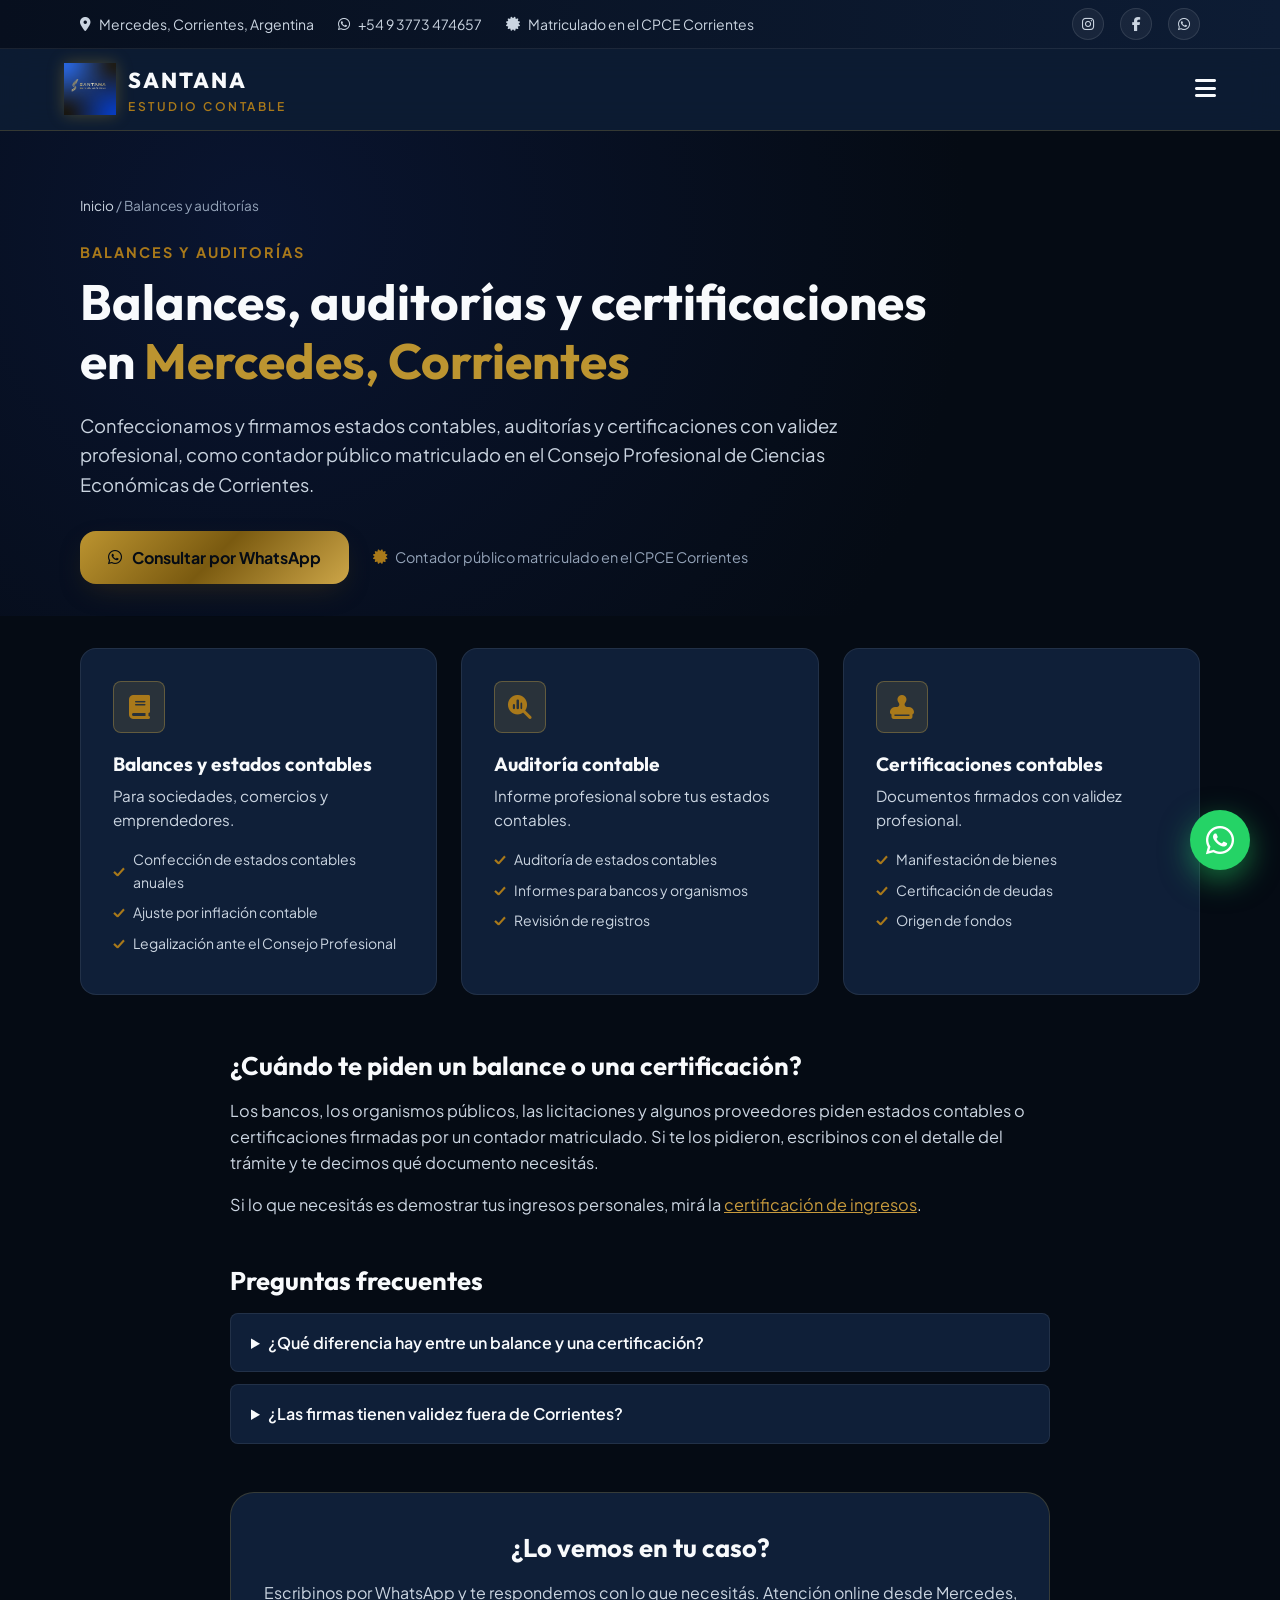
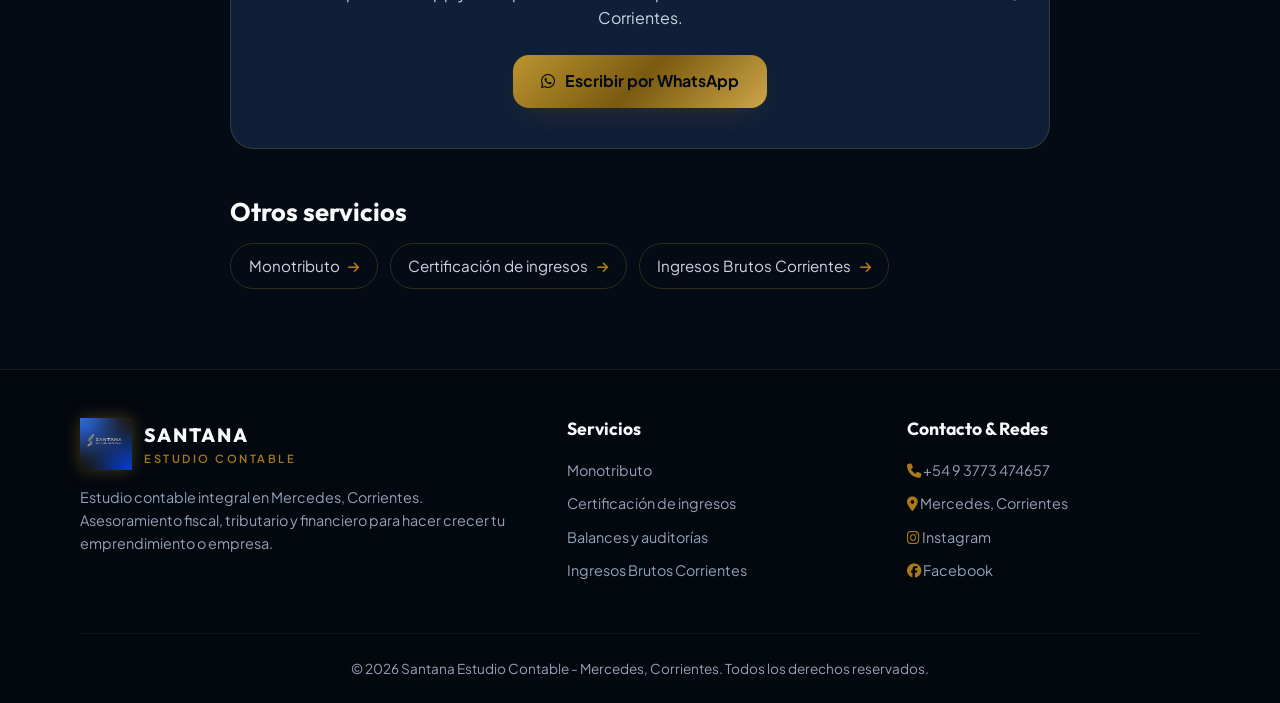
==== balances-y-auditorias/index.html @ 66e0a427 "Add files via upload" ====
<!DOCTYPE html>
<html lang="es">
<head>
  <meta charset="UTF-8">
  <meta name="viewport" content="width=device-width, initial-scale=1.0">
  <title>Balances, auditorías y certificaciones contables en Mercedes, Corrientes | Santana Estudio Contable</title>
  <meta name="description" content="Confección y firma de balances, auditoría de estados contables y certificaciones contables en Mercedes, Corrientes. Contador público matriculado en el CPCE Corrientes.">
  <link rel="canonical" href="https://www.santanaestudiocontable.com.ar/balances-y-auditorias/">
  <meta property="og:type" content="website">
  <meta property="og:title" content="Balances, auditorías y certificaciones contables en Mercedes, Corrientes | Santana Estudio Contable">
  <meta property="og:description" content="Confección y firma de balances, auditoría de estados contables y certificaciones contables en Mercedes, Corrientes. Contador público matriculado en el CPCE Corrientes.">
  <meta property="og:url" content="https://www.santanaestudiocontable.com.ar/balances-y-auditorias/">
  <meta property="og:image" content="https://www.santanaestudiocontable.com.ar/assets/logo-main-navy.png">
  <link rel="stylesheet" href="/styles.css">
  <link rel="stylesheet" href="/paginas.css">
  <link rel="stylesheet" href="https://cdnjs.cloudflare.com/ajax/libs/font-awesome/6.4.0/css/all.min.css">
  <script type="application/ld+json">{"@context": "https://schema.org", "@type": "Service", "name": "Balances y auditorías", "serviceType": "Balances y auditorías", "url": "https://www.santanaestudiocontable.com.ar/balances-y-auditorias/", "description": "Confección y firma de balances, auditoría de estados contables y certificaciones contables en Mercedes, Corrientes. Contador público matriculado en el CPCE Corrientes.", "areaServed": [{"@type": "City", "name": "Mercedes, Corrientes"}, {"@type": "State", "name": "Corrientes"}, {"@type": "Country", "name": "Argentina"}], "provider": {"@type": "AccountingService", "name": "Santana Estudio Contable", "url": "https://www.santanaestudiocontable.com.ar/", "telephone": "+54 9 3773 47-4657"}}</script>
  <script type="application/ld+json">{"@context": "https://schema.org", "@type": "FAQPage", "mainEntity": [{"@type": "Question", "name": "¿Qué diferencia hay entre un balance y una certificación?", "acceptedAnswer": {"@type": "Answer", "text": "El balance presenta la situación contable completa de un ente; la certificación da fe de un dato puntual (ingresos, bienes, deudas) a partir de la documentación que lo respalda."}}, {"@type": "Question", "name": "¿Las firmas tienen validez fuera de Corrientes?", "acceptedAnswer": {"@type": "Answer", "text": "Se legalizan en el Consejo Profesional de Corrientes. Si el trámite es en otra provincia, te indicamos si hace falta algún paso adicional."}}]}</script>
  <script type="application/ld+json">{"@context": "https://schema.org", "@type": "BreadcrumbList", "itemListElement": [{"@type": "ListItem", "position": 1, "name": "Inicio", "item": "https://www.santanaestudiocontable.com.ar/"}, {"@type": "ListItem", "position": 2, "name": "Balances y auditorías", "item": "https://www.santanaestudiocontable.com.ar/balances-y-auditorias/"}]}</script>
</head>
<body>
  <div class="top-bar">
    <div class="container top-bar-content">
      <div class="top-info">
        <div class="top-info-item"><i class="fa-solid fa-location-dot"></i><span>Mercedes, Corrientes, Argentina</span></div>
        <div class="top-info-item"><i class="fa-brands fa-whatsapp"></i><a href="https://wa.me/5493773474657" target="_blank" rel="noopener" style="color: inherit;">+54 9 3773 474657</a></div>
        <div class="top-info-item"><i class="fa-solid fa-certificate"></i><span>Matriculado en el CPCE Corrientes</span></div>
      </div>
      <div class="top-socials">
        <a href="https://www.instagram.com/santanaestudiocontable" target="_blank" rel="noopener" class="social-link" title="Instagram"><i class="fa-brands fa-instagram"></i></a>
        <a href="https://www.facebook.com/share/1ERgDRJbcb/" target="_blank" rel="noopener" class="social-link" title="Facebook"><i class="fa-brands fa-facebook-f"></i></a>
        <a href="https://wa.me/5493773474657" target="_blank" rel="noopener" class="social-link" title="WhatsApp"><i class="fa-brands fa-whatsapp"></i></a>
      </div>
    </div>
  </div>
  <header class="header">
    <div class="container header-content">
      <a href="/" class="logo-brand">
        <img src="/assets/logo-main-navy.png" alt="Santana Estudio Contable" class="logo-img">
        <div class="logo-text-box"><span class="logo-title">SANTANA</span><span class="logo-subtitle">ESTUDIO CONTABLE</span></div>
      </a>
      <button class="mobile-toggle" id="mobileToggle" aria-label="Abrir menú"><i class="fa-solid fa-bars"></i></button>
      <ul class="nav-menu" id="navMenu">
        <li><a href="/" class="nav-link">Inicio</a></li>
        <li><a href="/monotributo/" class="nav-link">Monotributo</a></li>
        <li><a href="/certificacion-de-ingresos/" class="nav-link">Certificación de ingresos</a></li>
        <li><a href="/balances-y-auditorias/" class="nav-link">Balances</a></li>
        <li><a href="/ingresos-brutos-corrientes/" class="nav-link">Ingresos Brutos</a></li>
        <li><a href="/#contacto" class="nav-link">Contacto</a></li>
      </ul>
    </div>
  </header>
  <main>
    <section class="section sp-hero">
      <div class="container">
        <nav class="sp-breadcrumb" aria-label="Ruta"><a href="/">Inicio</a> <span>/</span> Balances y auditorías</nav>
        <span class="section-subtitle">Balances y auditorías</span>
        <h1 class="sp-title">Balances, auditorías y certificaciones en <span>Mercedes, Corrientes</span></h1>
        <p class="sp-lead">Confeccionamos y firmamos estados contables, auditorías y certificaciones con validez profesional, como contador público matriculado en el Consejo Profesional de Ciencias Económicas de Corrientes.</p>
        <div class="sp-actions">
          <a href="https://wa.me/5493773474657?text=Hola%21%20Quiero%20consultar%20por%20un%20balance%20o%20una%20certificaci%C3%B3n" target="_blank" rel="noopener" class="btn btn-gold"><i class="fa-brands fa-whatsapp"></i> Consultar por WhatsApp</a>
          <span class="sp-badge"><i class="fa-solid fa-certificate"></i> Contador público matriculado en el CPCE Corrientes</span>
        </div>
      </div>
    </section>
    <section class="section sp-body">
      <div class="container">
      <div class="sp-grid">
        <div class="service-box">
          <div class="service-icon"><i class="fa-solid fa-book"></i></div>
          <h3 class="sp-box-title">Balances y estados contables</h3>
          <p>Para sociedades, comercios y emprendedores.</p>
          <ul class="service-list">
            <li>Confección de estados contables anuales</li>
            <li>Ajuste por inflación contable</li>
            <li>Legalización ante el Consejo Profesional</li>
          </ul>
        </div>
        <div class="service-box">
          <div class="service-icon"><i class="fa-solid fa-magnifying-glass-chart"></i></div>
          <h3 class="sp-box-title">Auditoría contable</h3>
          <p>Informe profesional sobre tus estados contables.</p>
          <ul class="service-list">
            <li>Auditoría de estados contables</li>
            <li>Informes para bancos y organismos</li>
            <li>Revisión de registros</li>
          </ul>
        </div>
        <div class="service-box">
          <div class="service-icon"><i class="fa-solid fa-stamp"></i></div>
          <h3 class="sp-box-title">Certificaciones contables</h3>
          <p>Documentos firmados con validez profesional.</p>
          <ul class="service-list">
            <li>Manifestación de bienes</li>
            <li>Certificación de deudas</li>
            <li>Origen de fondos</li>
          </ul>
        </div>
      </div>
      <div class="sp-text"><h2>¿Cuándo te piden un balance o una certificación?</h2><p>Los bancos, los organismos públicos, las licitaciones y algunos proveedores piden estados contables o certificaciones firmadas por un contador matriculado. Si te los pidieron, escribinos con el detalle del trámite y te decimos qué documento necesitás.</p><p>Si lo que necesitás es demostrar tus ingresos personales, mirá la <a href="/certificacion-de-ingresos/">certificación de ingresos</a>.</p></div>
      <div class="sp-text">
        <h2>Preguntas frecuentes</h2>
        <details class="sp-faq-item"><summary>¿Qué diferencia hay entre un balance y una certificación?</summary><p>El balance presenta la situación contable completa de un ente; la certificación da fe de un dato puntual (ingresos, bienes, deudas) a partir de la documentación que lo respalda.</p></details>
        <details class="sp-faq-item"><summary>¿Las firmas tienen validez fuera de Corrientes?</summary><p>Se legalizan en el Consejo Profesional de Corrientes. Si el trámite es en otra provincia, te indicamos si hace falta algún paso adicional.</p></details>
      </div>
      <div class="sp-cta">
        <h2>¿Lo vemos en tu caso?</h2>
        <p>Escribinos por WhatsApp y te respondemos con lo que necesitás. Atención online desde Mercedes, Corrientes.</p>
        <a href="https://wa.me/5493773474657?text=Hola%21%20Quiero%20consultar%20por%20un%20balance%20o%20una%20certificaci%C3%B3n" target="_blank" rel="noopener" class="btn btn-gold"><i class="fa-brands fa-whatsapp"></i> Escribir por WhatsApp</a>
      </div>
      <div class="sp-related">
        <h2>Otros servicios</h2>
        <div class="sp-related-list">
        <a class="sp-related-link" href="/monotributo/">Monotributo <i class="fa-solid fa-arrow-right"></i></a>
        <a class="sp-related-link" href="/certificacion-de-ingresos/">Certificación de ingresos <i class="fa-solid fa-arrow-right"></i></a>
        <a class="sp-related-link" href="/ingresos-brutos-corrientes/">Ingresos Brutos Corrientes <i class="fa-solid fa-arrow-right"></i></a>
        </div>
      </div>
      </div>
    </section>
  </main>
  <footer class="footer">
    <div class="container">
      <div class="footer-grid">
        <div>
          <div class="logo-brand" style="margin-bottom: 1rem;">
            <img src="/assets/logo-main-navy.png" alt="Santana Estudio Contable" class="logo-img">
            <div class="logo-text-box"><span class="logo-title" style="font-size: 1.2rem;">SANTANA</span><span class="logo-subtitle" style="font-size: 0.7rem;">ESTUDIO CONTABLE</span></div>
          </div>
          <p style="color: var(--text-muted); font-size: 0.9rem; margin-bottom: 1rem;">Estudio contable integral en Mercedes, Corrientes. Asesoramiento fiscal, tributario y financiero para hacer crecer tu emprendimiento o empresa.</p>
        </div>
        <div class="footer-col">
          <h4>Servicios</h4>
          <ul class="footer-links">
            <li><a href="/monotributo/">Monotributo</a></li>
            <li><a href="/certificacion-de-ingresos/">Certificación de ingresos</a></li>
            <li><a href="/balances-y-auditorias/">Balances y auditorías</a></li>
            <li><a href="/ingresos-brutos-corrientes/">Ingresos Brutos Corrientes</a></li>
          </ul>
        </div>
        <div class="footer-col">
          <h4>Contacto &amp; Redes</h4>
          <ul class="footer-links">
            <li><i class="fa-solid fa-phone" style="color: var(--gold-main);"></i> +54 9 3773 474657</li>
            <li><i class="fa-solid fa-location-dot" style="color: var(--gold-main);"></i> Mercedes, Corrientes</li>
            <li><a href="https://www.instagram.com/santanaestudiocontable" target="_blank" rel="noopener"><i class="fa-brands fa-instagram" style="color: var(--gold-main);"></i> Instagram</a></li>
            <li><a href="https://www.facebook.com/share/1ERgDRJbcb/" target="_blank" rel="noopener"><i class="fa-brands fa-facebook" style="color: var(--gold-main);"></i> Facebook</a></li>
          </ul>
        </div>
      </div>
      <div class="footer-bottom"><p>&copy; 2026 Santana Estudio Contable - Mercedes, Corrientes. Todos los derechos reservados.</p></div>
    </div>
  </footer>
  <div class="floating-wsp">
    <a href="https://wa.me/5493773474657?text=Hola%20Santana%20Estudio%20Contable!%20Quisiera%20hacer%20una%20consulta" target="_blank" rel="noopener" class="wsp-btn-float" title="Consultar por WhatsApp"><i class="fa-brands fa-whatsapp"></i></a>
  </div>
  <script>
    (function () {
      var t = document.getElementById('mobileToggle'), m = document.getElementById('navMenu');
      if (t && m) t.addEventListener('click', function () { m.classList.toggle('active'); });
    })();
  </script>
</body>
</html>
---- styles.css ----
/* ==========================================================================
   SANTANA ESTUDIO CONTABLE - STYLESHEET
   Location: Mercedes, Corrientes, Argentina
   ========================================================================== */

@import url('https://fonts.googleapis.com/css2?family=Outfit:wght@300;400;500;600;700;800&family=Plus+Jakarta+Sans:wght@400;500;600;700&display=swap');

:root {
  --bg-main: #050B14;
  --bg-navy-dark: #0A1428;
  --bg-card: #0F1F38;
  --bg-card-hover: #162B4C;
  --border-card: rgba(212, 175, 55, 0.2);
  --border-light: rgba(255, 255, 255, 0.08);
  
  --primary-blue: #1E40AF;
  --royal-blue: #2563EB;
  --sky-glow: #60A5FA;
  
  --gold-main: #A9791A;
  --gold-hover: #C79A3D;
  --gold-glow: rgba(169, 121, 26, 0.35);
  --gold-gradient: linear-gradient(135deg, #BC9430 0%, #7A5A10 50%, #CDA648 100%);
  
  --text-main: #F8FAFC;
  --text-secondary: #CBD5E1;
  --text-muted: #94A3B8;
  --text-gold: #BC9430;
  
  --shadow-gold: 0 10px 30px -10px rgba(122, 90, 16, 0.35);
  --shadow-card: 0 15px 35px rgba(0, 0, 0, 0.4);
  --glass-bg: rgba(15, 31, 56, 0.85);
  --glass-blur: blur(16px);
  
  --radius-sm: 8px;
  --radius-md: 16px;
  --radius-lg: 24px;
  --radius-full: 9999px;
  
  --transition: all 0.3s cubic-bezier(0.4, 0, 0.2, 1);
}

/* Base resets */
*, *::before, *::after {
  box-sizing: border-box;
  margin: 0;
  padding: 0;
}

html {
  scroll-behavior: smooth;
  font-size: 16px;
}

body {
  font-family: 'Plus Jakarta Sans', 'Outfit', system-ui, sans-serif;
  background-color: var(--bg-main);
  color: var(--text-main);
  line-height: 1.6;
  overflow-x: hidden;
  -webkit-font-smoothing: antialiased;
}

h1, h2, h3, h4, h5, h6 {
  font-family: 'Outfit', sans-serif;
  font-weight: 700;
  color: var(--text-main);
  line-height: 1.2;
}

a {
  color: inherit;
  text-decoration: none;
}

img {
  max-width: 100%;
  height: auto;
  display: block;
}

/* Container */
.container {
  width: 90%;
  max-width: 1240px;
  margin: 0 auto;
  padding: 0 1rem;
}

/* Top Bar */
.top-bar {
  background: linear-gradient(90deg, #070F1E 0%, #0D1C34 100%);
  border-bottom: 1px solid var(--border-light);
  padding: 0.5rem 0;
  font-size: 0.875rem;
}

.top-bar-content {
  display: flex;
  justify-content: space-between;
  align-items: center;
  flex-wrap: wrap;
  gap: 0.75rem;
}

.top-info {
  display: flex;
  align-items: center;
  gap: 1.5rem;
  color: var(--text-secondary);
}

.top-info-item {
  display: flex;
  align-items: center;
  gap: 0.5rem;
}

.top-info-item svg {
  color: var(--gold-main);
}

.top-socials {
  display: flex;
  align-items: center;
  gap: 1rem;
}

.social-link {
  display: flex;
  align-items: center;
  justify-content: center;
  width: 32px;
  height: 32px;
  border-radius: 50%;
  background: rgba(255, 255, 255, 0.05);
  border: 1px solid rgba(255, 255, 255, 0.1);
  color: var(--text-secondary);
  transition: var(--transition);
}

.social-link:hover {
  background: var(--gold-gradient);
  color: #050B14;
  border-color: transparent;
  transform: translateY(-2px);
}

/* Header & Nav */
.header {
  position: sticky;
  top: 0;
  z-index: 1000;
  background: var(--glass-bg);
  backdrop-filter: var(--glass-blur);
  -webkit-backdrop-filter: var(--glass-blur);
  border-bottom: 1px solid var(--border-card);
  transition: var(--transition);
}

.header-content {
  display: flex;
  justify-content: space-between;
  align-items: center;
  padding: 0.85rem 0;
}

.logo-brand {
  display: flex;
  align-items: center;
  gap: 0.75rem;
  flex-shrink: 0;
  white-space: nowrap;
}

.logo-img {
  height: 52px;
  width: auto;
  object-fit: contain;
  filter: drop-shadow(0 0 8px rgba(212, 175, 55, 0.3));
}

.logo-text-box {
  display: flex;
  flex-direction: column;
}

.logo-title {
  font-family: 'Outfit', sans-serif;
  font-size: 1.35rem;
  font-weight: 800;
  letter-spacing: 2px;
  color: var(--text-main);
  text-transform: uppercase;
}

.logo-subtitle {
  font-size: 0.75rem;
  letter-spacing: 2.5px;
  color: var(--gold-main);
  text-transform: uppercase;
  font-weight: 600;
}

.nav-menu {
  position: absolute;
  top: 100%;
  left: 0;
  width: 100%;
  background: var(--bg-navy-dark);
  flex-direction: column;
  align-items: center;
  padding: 1.5rem 0;
  gap: 1.25rem;
  border-bottom: 1px solid var(--border-card);
  transform: translateY(-150%);
  opacity: 0;
  transition: var(--transition);
  pointer-events: none;
  list-style: none;
}

.nav-menu.active {
  transform: translateY(0);
  opacity: 1;
  pointer-events: all;
}

.nav-link {
  font-size: 0.95rem;
  font-weight: 500;
  color: var(--text-secondary);
  transition: var(--transition);
  position: relative;
}

.nav-link::after {
  content: '';
  position: absolute;
  bottom: -4px;
  left: 0;
  width: 0;
  height: 2px;
  background: var(--gold-gradient);
  transition: var(--transition);
  border-radius: 2px;
}

.nav-link:hover {
  color: var(--gold-main);
}

.nav-link:hover::after {
  width: 100%;
}

.btn-header-wsp {
  display: inline-flex;
  align-items: center;
  gap: 0.5rem;
  padding: 0.65rem 1.25rem;
  background: var(--gold-gradient);
  color: #050B14;
  font-weight: 700;
  font-size: 0.9rem;
  border-radius: var(--radius-full);
  box-shadow: var(--shadow-gold);
  transition: var(--transition);
}

.btn-header-wsp:hover {
  transform: translateY(-2px);
  box-shadow: 0 12px 35px rgba(229, 184, 73, 0.5);
  background: linear-gradient(135deg, #FCE068 0%, #E5B849 100%);
}

.mobile-toggle {
  display: block;
  background: none;
  border: none;
  color: var(--text-main);
  font-size: 1.5rem;
  cursor: pointer;
}

/* Buttons */
.btn {
  display: inline-flex;
  align-items: center;
  justify-content: center;
  gap: 0.6rem;
  padding: 0.85rem 1.75rem;
  font-size: 1rem;
  font-weight: 700;
  border-radius: var(--radius-md);
  border: none;
  cursor: pointer;
  transition: var(--transition);
  text-align: center;
}

.btn-gold {
  background: var(--gold-gradient);
  color: #050B14;
  box-shadow: var(--shadow-gold);
}

.btn-gold:hover {
  transform: translateY(-3px);
  box-shadow: 0 15px 35px rgba(229, 184, 73, 0.45);
}

.btn-outline-gold {
  background: transparent;
  border: 2px solid var(--gold-main);
  color: var(--gold-main);
}

.btn-outline-gold:hover {
  background: rgba(229, 184, 73, 0.1);
  transform: translateY(-3px);
  color: #FFF;
  border-color: var(--gold-hover);
}

.btn-wsp-large {
  background: #25D366;
  color: #FFFFFF;
  box-shadow: 0 10px 25px rgba(37, 211, 102, 0.3);
}

.btn-wsp-large:hover {
  background: #20BA5A;
  box-shadow: 0 15px 35px rgba(37, 211, 102, 0.45);
  transform: translateY(-3px);
}

/* Badges */
.badge-express {
  display: inline-flex;
  align-items: center;
  gap: 0.4rem;
  padding: 0.4rem 1rem;
  background: rgba(229, 184, 73, 0.15);
  border: 1px solid var(--gold-main);
  color: var(--gold-main);
  border-radius: var(--radius-full);
  font-size: 0.85rem;
  font-weight: 700;
  text-transform: uppercase;
  letter-spacing: 1px;
  margin-bottom: 1rem;
}

/* Section Common */
.section {
  padding: 5rem 0;
  position: relative;
}

.section-header {
  text-align: center;
  max-width: 750px;
  margin: 0 auto 3.5rem auto;
}

.section-subtitle {
  color: var(--gold-main);
  font-size: 0.9rem;
  font-weight: 700;
  text-transform: uppercase;
  letter-spacing: 2px;
  margin-bottom: 0.5rem;
  display: block;
}

.section-title {
  font-size: 2.3rem;
  margin-bottom: 1rem;
  background: linear-gradient(180deg, #FFFFFF 0%, #CBD5E1 100%);
  -webkit-background-clip: text;
  -webkit-text-fill-color: transparent;
}

.section-description {
  color: var(--text-muted);
  font-size: 1.05rem;
}

/* Hero Section */
.hero {
  position: relative;
  min-height: 85vh;
  display: flex;
  align-items: center;
  background: radial-gradient(circle at 70% 30%, rgba(30, 64, 175, 0.25) 0%, rgba(5, 11, 20, 1) 70%),
              linear-gradient(180deg, #050B14 0%, #0A1428 100%);
  overflow: hidden;
  padding: 4rem 0;
}

.hero::before {
  content: '';
  position: absolute;
  top: -10%;
  right: -5%;
  width: 550px;
  height: 550px;
  background: radial-gradient(circle, rgba(212, 175, 55, 0.15) 0%, rgba(0, 0, 0, 0) 70%);
  filter: blur(60px);
  pointer-events: none;
}

.hero-grid {
  display: grid;
  grid-template-columns: 1.1fr 0.9fr;
  gap: 3.5rem;
  align-items: center;
}

.hero-content {
  z-index: 2;
}

.hero-tag {
  display: inline-flex;
  align-items: center;
  gap: 0.5rem;
  background: rgba(37, 99, 235, 0.15);
  border: 1px solid rgba(96, 165, 250, 0.3);
  color: var(--sky-glow);
  padding: 0.4rem 1rem;
  border-radius: var(--radius-full);
  font-size: 0.85rem;
  font-weight: 600;
  margin-bottom: 1.5rem;
}

.hero-title {
  font-size: 3.2rem;
  line-height: 1.15;
  margin-bottom: 1.25rem;
}

.hero-title span {
  background: var(--gold-gradient);
  -webkit-background-clip: text;
  -webkit-text-fill-color: transparent;
}

.hero-description {
  font-size: 1.15rem;
  color: var(--text-secondary);
  margin-bottom: 2rem;
  max-width: 580px;
}

.hero-actions {
  display: flex;
  gap: 1rem;
  flex-wrap: wrap;
  margin-bottom: 2.5rem;
}

.hero-stats {
  display: grid;
  grid-template-columns: repeat(3, 1fr);
  gap: 1.5rem;
  padding-top: 2rem;
  border-top: 1px solid var(--border-light);
}

.stat-item h4 {
  font-size: 1.8rem;
  color: var(--gold-main);
  font-weight: 800;
}

.stat-item p {
  font-size: 0.85rem;
  color: var(--text-muted);
}

.hero-media {
  position: relative;
  z-index: 2;
}

.hero-card-frame {
  position: relative;
  border-radius: var(--radius-lg);
  padding: 8px;
  background: linear-gradient(135deg, rgba(212, 175, 55, 0.5), rgba(30, 64, 175, 0.3));
  box-shadow: 0 25px 50px -12px rgba(0, 0, 0, 0.7);
}

.hero-img-main {
  width: 100%;
  border-radius: calc(var(--radius-lg) - 4px);
  object-fit: cover;
  max-height: 480px;
}

.hero-badge-float {
  position: absolute;
  bottom: -20px;
  left: -20px;
  background: var(--bg-card);
  border: 1px solid var(--border-card);
  padding: 1.25rem;
  border-radius: var(--radius-md);
  box-shadow: var(--shadow-card);
  display: flex;
  align-items: center;
  gap: 1rem;
  max-width: 280px;
  backdrop-filter: blur(10px);
}

.badge-icon {
  width: 48px;
  height: 48px;
  border-radius: 50%;
  background: rgba(229, 184, 73, 0.2);
  display: flex;
  align-items: center;
  justify-content: center;
  color: var(--gold-main);
  font-size: 1.5rem;
  flex-shrink: 0;
}

.badge-info h5 {
  font-size: 1rem;
  color: var(--text-main);
}

.badge-info p {
  font-size: 0.8rem;
  color: var(--text-muted);
}

/* Feature Banners Grid (Images Showcase) */
.promo-grid {
  display: grid;
  grid-template-columns: repeat(auto-fit, minmax(320px, 1fr));
  gap: 2rem;
}

.promo-card {
  background: var(--bg-card);
  border: 1px solid var(--border-card);
  border-radius: var(--radius-lg);
  overflow: hidden;
  transition: var(--transition);
  display: flex;
  flex-direction: column;
}

.promo-card:hover {
  transform: translateY(-8px);
  border-color: var(--gold-main);
  box-shadow: 0 20px 40px rgba(0, 0, 0, 0.5), 0 0 20px rgba(212, 175, 55, 0.2);
}

.promo-img-wrapper {
  position: relative;
  height: 240px;
  overflow: hidden;
}

.promo-img {
  width: 100%;
  height: 100%;
  object-fit: cover;
  transition: transform 0.5s ease;
}

.promo-card:hover .promo-img {
  transform: scale(1.05);
}

.promo-tag {
  position: absolute;
  top: 1rem;
  right: 1rem;
  background: rgba(5, 11, 20, 0.85);
  border: 1px solid var(--gold-main);
  color: var(--gold-main);
  padding: 0.3rem 0.8rem;
  border-radius: var(--radius-full);
  font-size: 0.75rem;
  font-weight: 700;
  backdrop-filter: blur(4px);
}

.promo-body {
  padding: 1.75rem;
  display: flex;
  flex-direction: column;
  flex-grow: 1;
}

.promo-title {
  font-size: 1.4rem;
  margin-bottom: 0.75rem;
  color: var(--text-main);
}

.promo-desc {
  color: var(--text-muted);
  font-size: 0.95rem;
  margin-bottom: 1.5rem;
  flex-grow: 1;
}

/* Services Tabs Section */
.services-section {
  background: var(--bg-navy-dark);
  border-top: 1px solid var(--border-light);
  border-bottom: 1px solid var(--border-light);
}

.services-tabs-nav {
  display: flex;
  justify-content: center;
  gap: 1rem;
  margin-bottom: 3rem;
  flex-wrap: wrap;
}

.tab-btn {
  padding: 0.9rem 1.75rem;
  background: var(--bg-card);
  border: 1px solid var(--border-light);
  color: var(--text-secondary);
  border-radius: var(--radius-md);
  font-family: 'Outfit', sans-serif;
  font-weight: 600;
  font-size: 1rem;
  cursor: pointer;
  transition: var(--transition);
  display: flex;
  align-items: center;
  gap: 0.6rem;
}

.tab-btn:hover {
  border-color: var(--gold-main);
  color: var(--text-main);
}

.tab-btn.active {
  background: var(--gold-gradient);
  color: #050B14;
  border-color: transparent;
  box-shadow: var(--shadow-gold);
}

.services-tab-pane {
  display: none;
  animation: fadeIn 0.4s ease-in-out forwards;
}

.services-tab-pane.active {
  display: grid;
  grid-template-columns: repeat(auto-fit, minmax(300px, 1fr));
  gap: 1.75rem;
}

@keyframes fadeIn {
  from { opacity: 0; transform: translateY(10px); }
  to { opacity: 1; transform: translateY(0); }
}

.service-box {
  background: var(--bg-card);
  border: 1px solid var(--border-light);
  padding: 2rem;
  border-radius: var(--radius-md);
  transition: var(--transition);
}

.service-box:hover {
  border-color: var(--gold-main);
  transform: translateY(-5px);
  background: var(--bg-card-hover);
}

.service-icon {
  width: 52px;
  height: 52px;
  border-radius: var(--radius-sm);
  background: rgba(229, 184, 73, 0.12);
  border: 1px solid rgba(229, 184, 73, 0.3);
  display: flex;
  align-items: center;
  justify-content: center;
  color: var(--gold-main);
  font-size: 1.5rem;
  margin-bottom: 1.25rem;
}

.service-box h4 {
  font-size: 1.25rem;
  margin-bottom: 0.75rem;
}

.service-box p {
  color: var(--text-muted);
  font-size: 0.95rem;
  margin-bottom: 1.25rem;
}

.service-list {
  list-style: none;
}

.service-list li {
  font-size: 0.875rem;
  color: var(--text-secondary);
  margin-bottom: 0.5rem;
  display: flex;
  align-items: center;
  gap: 0.5rem;
}

.service-list li::before {
  content: '✓';
  color: var(--gold-main);
  font-weight: 800;
}

/* Dynamic Tax Calendar ARCA / DGR Section */
.calendar-section {
  background: radial-gradient(circle at 30% 50%, rgba(30, 64, 175, 0.15) 0%, rgba(5, 11, 20, 1) 70%);
}

.calendar-card-container {
  background: var(--bg-card);
  border: 1px solid var(--border-card);
  border-radius: var(--radius-lg);
  padding: 2.5rem;
  box-shadow: var(--shadow-card);
}

.calendar-controls {
  display: flex;
  flex-wrap: wrap;
  gap: 1.5rem;
  justify-content: space-between;
  align-items: center;
  padding-bottom: 2rem;
  border-bottom: 1px solid var(--border-light);
  margin-bottom: 2rem;
}

.cuit-selector-box {
  display: flex;
  align-items: center;
  gap: 0.75rem;
  flex-wrap: wrap;
}

.cuit-selector-box label {
  font-weight: 600;
  color: var(--text-secondary);
  font-size: 0.95rem;
}

.cuit-digits-grid {
  display: flex;
  gap: 0.4rem;
}

.cuit-btn {
  width: 38px;
  height: 38px;
  border-radius: 8px;
  border: 1px solid var(--border-light);
  background: rgba(255, 255, 255, 0.05);
  color: var(--text-main);
  font-weight: 700;
  cursor: pointer;
  transition: var(--transition);
}

.cuit-btn:hover, .cuit-btn.active {
  background: var(--gold-gradient);
  color: #050B14;
  border-color: transparent;
}

.calendar-filters {
  display: flex;
  gap: 1rem;
}

.select-custom {
  background: #070F1E;
  border: 1px solid var(--border-light);
  color: var(--text-main);
  padding: 0.65rem 1.25rem;
  border-radius: var(--radius-sm);
  font-family: inherit;
  font-size: 0.95rem;
  outline: none;
  cursor: pointer;
}

.select-custom:focus {
  border-color: var(--gold-main);
}

.calendar-table-responsive {
  overflow-x: auto;
}

.tax-table {
  width: 100%;
  border-collapse: collapse;
  text-align: left;
}

.tax-table th {
  padding: 1rem;
  background: rgba(255, 255, 255, 0.03);
  color: var(--gold-main);
  font-family: 'Outfit', sans-serif;
  font-weight: 700;
  font-size: 0.95rem;
  text-transform: uppercase;
  letter-spacing: 1px;
  border-bottom: 1px solid var(--border-card);
}

.tax-table td {
  padding: 1.2rem 1rem;
  border-bottom: 1px solid var(--border-light);
  color: var(--text-secondary);
  font-size: 0.95rem;
}

.tax-table tr:hover td {
  background: rgba(255, 255, 255, 0.02);
  color: var(--text-main);
}

.organismo-badge {
  display: inline-block;
  padding: 0.25rem 0.65rem;
  border-radius: 4px;
  font-size: 0.75rem;
  font-weight: 700;
  text-transform: uppercase;
}

.badge-arca {
  background: rgba(37, 99, 235, 0.2);
  color: #60A5FA;
  border: 1px solid rgba(96, 165, 250, 0.4);
}

.badge-dgr {
  background: rgba(229, 184, 73, 0.2);
  color: var(--gold-main);
  border: 1px solid var(--border-card);
}

.due-date-pill {
  font-weight: 800;
  color: #FFF;
  background: rgba(229, 184, 73, 0.15);
  padding: 0.35rem 0.75rem;
  border-radius: var(--radius-full);
  border: 1px solid rgba(229, 184, 73, 0.3);
}

.official-links-banner {
  margin-top: 2rem;
  padding: 1.25rem;
  background: rgba(7, 15, 30, 0.6);
  border-radius: var(--radius-md);
  display: flex;
  align-items: center;
  justify-content: space-between;
  flex-wrap: wrap;
  gap: 1rem;
  border: 1px solid var(--border-light);
}

.official-links-banner p {
  font-size: 0.9rem;
  color: var(--text-muted);
}

.official-links-group {
  display: flex;
  gap: 1rem;
}

.link-official {
  font-size: 0.85rem;
  color: var(--gold-main);
  text-decoration: underline;
  font-weight: 600;
}

/* Interactive Calculator & Advisor Grid */
.interactive-grid {
  display: grid;
  grid-template-columns: repeat(auto-fit, minmax(340px, 1fr));
  gap: 2rem;
}

.calc-card {
  background: var(--bg-card);
  border: 1px solid var(--border-card);
  border-radius: var(--radius-lg);
  padding: 2.25rem;
  box-shadow: var(--shadow-card);
  display: flex;
  flex-direction: column;
}

.calc-card-header {
  margin-bottom: 1.75rem;
  padding-bottom: 1rem;
  border-bottom: 1px solid var(--border-light);
}

.calc-card-header h3 {
  font-size: 1.5rem;
  color: var(--text-main);
  margin-bottom: 0.5rem;
  display: flex;
  align-items: center;
  gap: 0.75rem;
}

.calc-card-header h3 svg {
  color: var(--gold-main);
}

.calc-card-header p {
  font-size: 0.9rem;
  color: var(--text-muted);
}

.form-group {
  margin-bottom: 1.25rem;
}

.form-group label {
  display: block;
  font-size: 0.9rem;
  font-weight: 600;
  color: var(--text-secondary);
  margin-bottom: 0.5rem;
}

.input-custom {
  width: 100%;
  padding: 0.85rem 1rem;
  background: #070F1E;
  border: 1px solid var(--border-light);
  border-radius: var(--radius-sm);
  color: var(--text-main);
  font-family: inherit;
  font-size: 1rem;
  outline: none;
  transition: var(--transition);
}

.input-custom:focus {
  border-color: var(--gold-main);
  box-shadow: 0 0 10px rgba(212, 175, 55, 0.2);
}

.calc-result-box {
  margin-top: 1.5rem;
  padding: 1.25rem;
  background: linear-gradient(135deg, rgba(30, 64, 175, 0.2) 0%, rgba(229, 184, 73, 0.1) 100%);
  border: 1px solid var(--border-card);
  border-radius: var(--radius-md);
  text-align: center;
}

.calc-result-title {
  font-size: 0.85rem;
  color: var(--text-muted);
  text-transform: uppercase;
  letter-spacing: 1px;
}

.calc-result-value {
  font-size: 2.2rem;
  font-weight: 800;
  color: var(--gold-main);
  margin: 0.25rem 0;
}

.calc-result-desc {
  font-size: 0.85rem;
  color: var(--text-secondary);
}

/* CPCE Corrientes Professional Profile Section */
.profile-section {
  background: var(--bg-navy-dark);
  border-top: 1px solid var(--border-light);
  border-bottom: 1px solid var(--border-light);
}

.profile-grid {
  display: grid;
  grid-template-columns: 0.9fr 1.1fr;
  gap: 3.5rem;
  align-items: center;
}

.profile-photo-frame {
  position: relative;
  border-radius: var(--radius-lg);
  padding: 8px;
  background: linear-gradient(135deg, var(--gold-main), rgba(30, 64, 175, 0.4));
  box-shadow: var(--shadow-card);
}

.profile-photo {
  width: 100%;
  border-radius: calc(var(--radius-lg) - 4px);
  object-fit: cover;
  max-height: 480px;
}

.profile-photo-badge {
  position: absolute;
  bottom: 20px;
  right: 20px;
  background: rgba(5, 11, 20, 0.9);
  border: 1px solid var(--gold-main);
  padding: 0.6rem 1.25rem;
  border-radius: var(--radius-full);
  font-size: 0.85rem;
  font-weight: 700;
  color: var(--gold-main);
  backdrop-filter: blur(8px);
}

.profile-content h3 {
  font-size: 2.2rem;
  margin-bottom: 1rem;
}

.profile-subtitle {
  color: var(--gold-main);
  font-weight: 700;
  font-size: 1.1rem;
  margin-bottom: 1.5rem;
  display: block;
}

.profile-bio {
  color: var(--text-secondary);
  font-size: 1.05rem;
  margin-bottom: 1.75rem;
}

.pillars-grid {
  display: grid;
  grid-template-columns: repeat(2, 1fr);
  gap: 1.25rem;
  margin-bottom: 2rem;
}

.pillar-item {
  display: flex;
  align-items: flex-start;
  gap: 0.75rem;
}

.pillar-icon {
  color: var(--gold-main);
  font-size: 1.25rem;
  margin-top: 2px;
}

.pillar-text h5 {
  font-size: 0.95rem;
  color: var(--text-main);
}

.pillar-text p {
  font-size: 0.85rem;
  color: var(--text-muted);
}

/* Contact & Footer Section */
.contact-section {
  background: var(--bg-main);
}

.contact-grid {
  display: grid;
  grid-template-columns: 1fr 1fr;
  gap: 3.5rem;
}

.contact-info-card {
  background: var(--bg-card);
  border: 1px solid var(--border-card);
  border-radius: var(--radius-lg);
  padding: 2.5rem;
}

.contact-item {
  display: flex;
  align-items: flex-start;
  gap: 1.25rem;
  margin-bottom: 2rem;
}

.contact-icon {
  width: 48px;
  height: 48px;
  border-radius: 50%;
  background: rgba(229, 184, 73, 0.15);
  border: 1px solid var(--gold-main);
  display: flex;
  align-items: center;
  justify-content: center;
  color: var(--gold-main);
  font-size: 1.25rem;
  flex-shrink: 0;
}

.contact-details h4 {
  font-size: 1.1rem;
  margin-bottom: 0.25rem;
}

.contact-details p, .contact-details a {
  color: var(--text-secondary);
  font-size: 0.95rem;
}

.contact-details a:hover {
  color: var(--gold-main);
}

.social-buttons-box {
  margin-top: 2rem;
  padding-top: 1.5rem;
  border-top: 1px solid var(--border-light);
}

.social-buttons-box h5 {
  font-size: 0.95rem;
  color: var(--text-muted);
  margin-bottom: 1rem;
  text-transform: uppercase;
  letter-spacing: 1px;
}

.social-btns-row {
  display: flex;
  gap: 1rem;
  flex-wrap: wrap;
}

.btn-social {
  display: inline-flex;
  align-items: center;
  gap: 0.6rem;
  padding: 0.65rem 1.25rem;
  border-radius: var(--radius-sm);
  font-size: 0.9rem;
  font-weight: 600;
  transition: var(--transition);
}

.btn-social-ig {
  background: linear-gradient(45deg, #405DE6, #833AB4, #C13584, #E1306C, #FD1D1D, #F56040);
  color: #FFF;
}

.btn-social-fb {
  background: #1877F2;
  color: #FFF;
}

.btn-social:hover {
  transform: translateY(-2px);
  box-shadow: 0 8px 20px rgba(0, 0, 0, 0.4);
}

.contact-form-card {
  background: var(--bg-card);
  border: 1px solid var(--border-light);
  border-radius: var(--radius-lg);
  padding: 2.5rem;
}

/* Footer */
.footer {
  background: #03070E;
  border-top: 1px solid var(--border-light);
  padding: 3rem 0 1.5rem 0;
  font-size: 0.9rem;
  color: var(--text-muted);
}

.footer-grid {
  display: grid;
  grid-template-columns: 1.5fr 1fr 1fr;
  gap: 3rem;
  margin-bottom: 2.5rem;
}

.footer-col h4 {
  font-size: 1.1rem;
  color: var(--text-main);
  margin-bottom: 1.25rem;
}

.footer-links {
  list-style: none;
}

.footer-links li {
  margin-bottom: 0.65rem;
}

.footer-links a {
  color: var(--text-muted);
  transition: var(--transition);
}

.footer-links a:hover {
  color: var(--gold-main);
  padding-left: 4px;
}

.footer-bottom {
  text-align: center;
  padding-top: 1.5rem;
  border-top: 1px solid rgba(255, 255, 255, 0.05);
  color: var(--text-muted);
  font-size: 0.85rem;
}

/* Floating WhatsApp Widget */
.floating-wsp {
  position: fixed;
  bottom: 30px;
  right: 30px;
  z-index: 999;
  display: flex;
  align-items: center;
  gap: 0.75rem;
}

.wsp-tooltip {
  background: var(--bg-card);
  border: 1px solid var(--gold-main);
  color: var(--text-main);
  padding: 0.5rem 1rem;
  border-radius: var(--radius-md);
  font-size: 0.85rem;
  font-weight: 600;
  box-shadow: var(--shadow-card);
  animation: pulseTooltip 2s infinite ease-in-out;
}

@keyframes pulseTooltip {
  0%, 100% { transform: translateY(0); }
  50% { transform: translateY(-4px); }
}

.wsp-btn-float {
  width: 60px;
  height: 60px;
  border-radius: 50%;
  background: #25D366;
  color: #FFF;
  display: flex;
  align-items: center;
  justify-content: center;
  font-size: 2rem;
  box-shadow: 0 10px 30px rgba(37, 211, 102, 0.5);
  transition: var(--transition);
}

.wsp-btn-float:hover {
  transform: scale(1.1);
  box-shadow: 0 15px 40px rgba(37, 211, 102, 0.7);
}

/* Modal Express Monotributo */
.modal-overlay {
  position: fixed;
  top: 0;
  left: 0;
  width: 100%;
  height: 100%;
  background: rgba(5, 11, 20, 0.85);
  backdrop-filter: blur(8px);
  z-index: 2000;
  display: flex;
  align-items: center;
  justify-content: center;
  opacity: 0;
  visibility: hidden;
  transition: var(--transition);
}

.modal-overlay.active {
  opacity: 1;
  visibility: visible;
}

.modal-box {
  background: var(--bg-card);
  border: 1px solid var(--border-card);
  border-radius: var(--radius-lg);
  width: 90%;
  max-width: 550px;
  padding: 2.5rem;
  position: relative;
  box-shadow: 0 25px 50px rgba(0, 0, 0, 0.8);
  transform: scale(0.9);
  transition: var(--transition);
}

.modal-overlay.active .modal-box {
  transform: scale(1);
}

.modal-close {
  position: absolute;
  top: 1.25rem;
  right: 1.25rem;
  background: none;
  border: none;
  color: var(--text-muted);
  font-size: 1.5rem;
  cursor: pointer;
  transition: var(--transition);
}

.modal-close:hover {
  color: var(--gold-main);
}

/* Responsive Rules */
@media (max-width: 992px) {
  .hero-grid, .profile-grid, .contact-grid {
    grid-template-columns: 1fr;
    gap: 2.5rem;
  }
  
  .hero-title {
    font-size: 2.5rem;
  }
  
  .footer-grid {
    grid-template-columns: 1fr 1fr;
  }
}

@media (max-width: 1200px) {
  .hero-stats {
    grid-template-columns: 1fr;
    gap: 1rem;
  }
  
  .pillars-grid {
    grid-template-columns: 1fr;
  }
  
  .footer-grid {
    grid-template-columns: 1fr;
  }
  
  .top-info {
    font-size: 0.8rem;
    gap: 0.75rem;
  }
  
  .wsp-tooltip {
    display: none;
  }
}
---- paginas.css ----
/* Páginas de servicio - Santana Estudio Contable */
.sp-hero { padding: 4rem 0 2rem; background: radial-gradient(circle at 20% 20%, rgba(30, 64, 175, 0.18) 0%, rgba(5, 11, 20, 1) 65%); }
.sp-breadcrumb { font-size: 0.85rem; color: var(--text-muted); margin-bottom: 1.5rem; }
.sp-breadcrumb a { color: var(--text-secondary); }
.sp-breadcrumb a:hover { color: var(--gold-hover); }
.sp-title { font-size: clamp(2rem, 4.5vw, 3.1rem); max-width: 900px; margin-bottom: 1.25rem; }
.sp-title span { color: var(--text-gold); }
.sp-lead { font-size: 1.15rem; color: var(--text-secondary); max-width: 760px; margin-bottom: 2rem; }
.sp-actions { display: flex; flex-wrap: wrap; align-items: center; gap: 1rem 1.5rem; }
.sp-badge { color: var(--text-muted); font-size: 0.9rem; display: inline-flex; gap: 0.5rem; align-items: center; }
.sp-badge i { color: var(--gold-main); }
.sp-body { padding-top: 2rem; }
.sp-grid { display: grid; grid-template-columns: repeat(auto-fit, minmax(260px, 1fr)); gap: 1.5rem; margin-bottom: 3.5rem; }
.sp-box-title { font-size: 1.2rem; margin: 1rem 0 0.5rem; }
.sp-grid .service-box p { color: var(--text-secondary); font-size: 0.95rem; margin-bottom: 1rem; }
.sp-text { max-width: 820px; margin: 0 auto 3rem; }
.sp-text h2, .sp-cta h2, .sp-related h2 { font-size: 1.6rem; margin-bottom: 1rem; }
.sp-text p { color: var(--text-secondary); margin-bottom: 1rem; font-size: 1.02rem; }
.sp-text a { color: var(--gold-hover); text-decoration: underline; }
.sp-faq-item { background: var(--bg-card); border: 1px solid var(--border-light); border-radius: var(--radius-sm); padding: 1rem 1.25rem; margin-bottom: 0.75rem; }
.sp-faq-item summary { cursor: pointer; font-weight: 600; color: var(--text-main); }
.sp-faq-item p { margin: 0.75rem 0 0; }
.sp-cta { max-width: 820px; margin: 0 auto 3rem; text-align: center; background: var(--bg-card); border: 1px solid var(--border-card); border-radius: var(--radius-lg); padding: 2.5rem 1.5rem; }
.sp-cta p { color: var(--text-secondary); margin-bottom: 1.5rem; }
.sp-related { max-width: 820px; margin: 0 auto; }
.sp-related-list { display: flex; flex-wrap: wrap; gap: 0.75rem; }
.sp-related-link { border: 1px solid var(--border-card); border-radius: var(--radius-full); padding: 0.6rem 1.1rem; color: var(--text-secondary); font-size: 0.95rem; }
.sp-related-link:hover { border-color: var(--gold-main); color: var(--text-main); }
.sp-related-link i { color: var(--gold-main); margin-left: 0.35rem; font-size: 0.8rem; }
.service-more { display: inline-block; margin-top: 1rem; color: var(--gold-hover); font-weight: 600; font-size: 0.9rem; }
.service-more:hover { text-decoration: underline; }
@media (min-width: 993px) { .footer-grid:has(> :nth-child(4)) { grid-template-columns: 1.5fr 1fr 1fr 1fr; } }
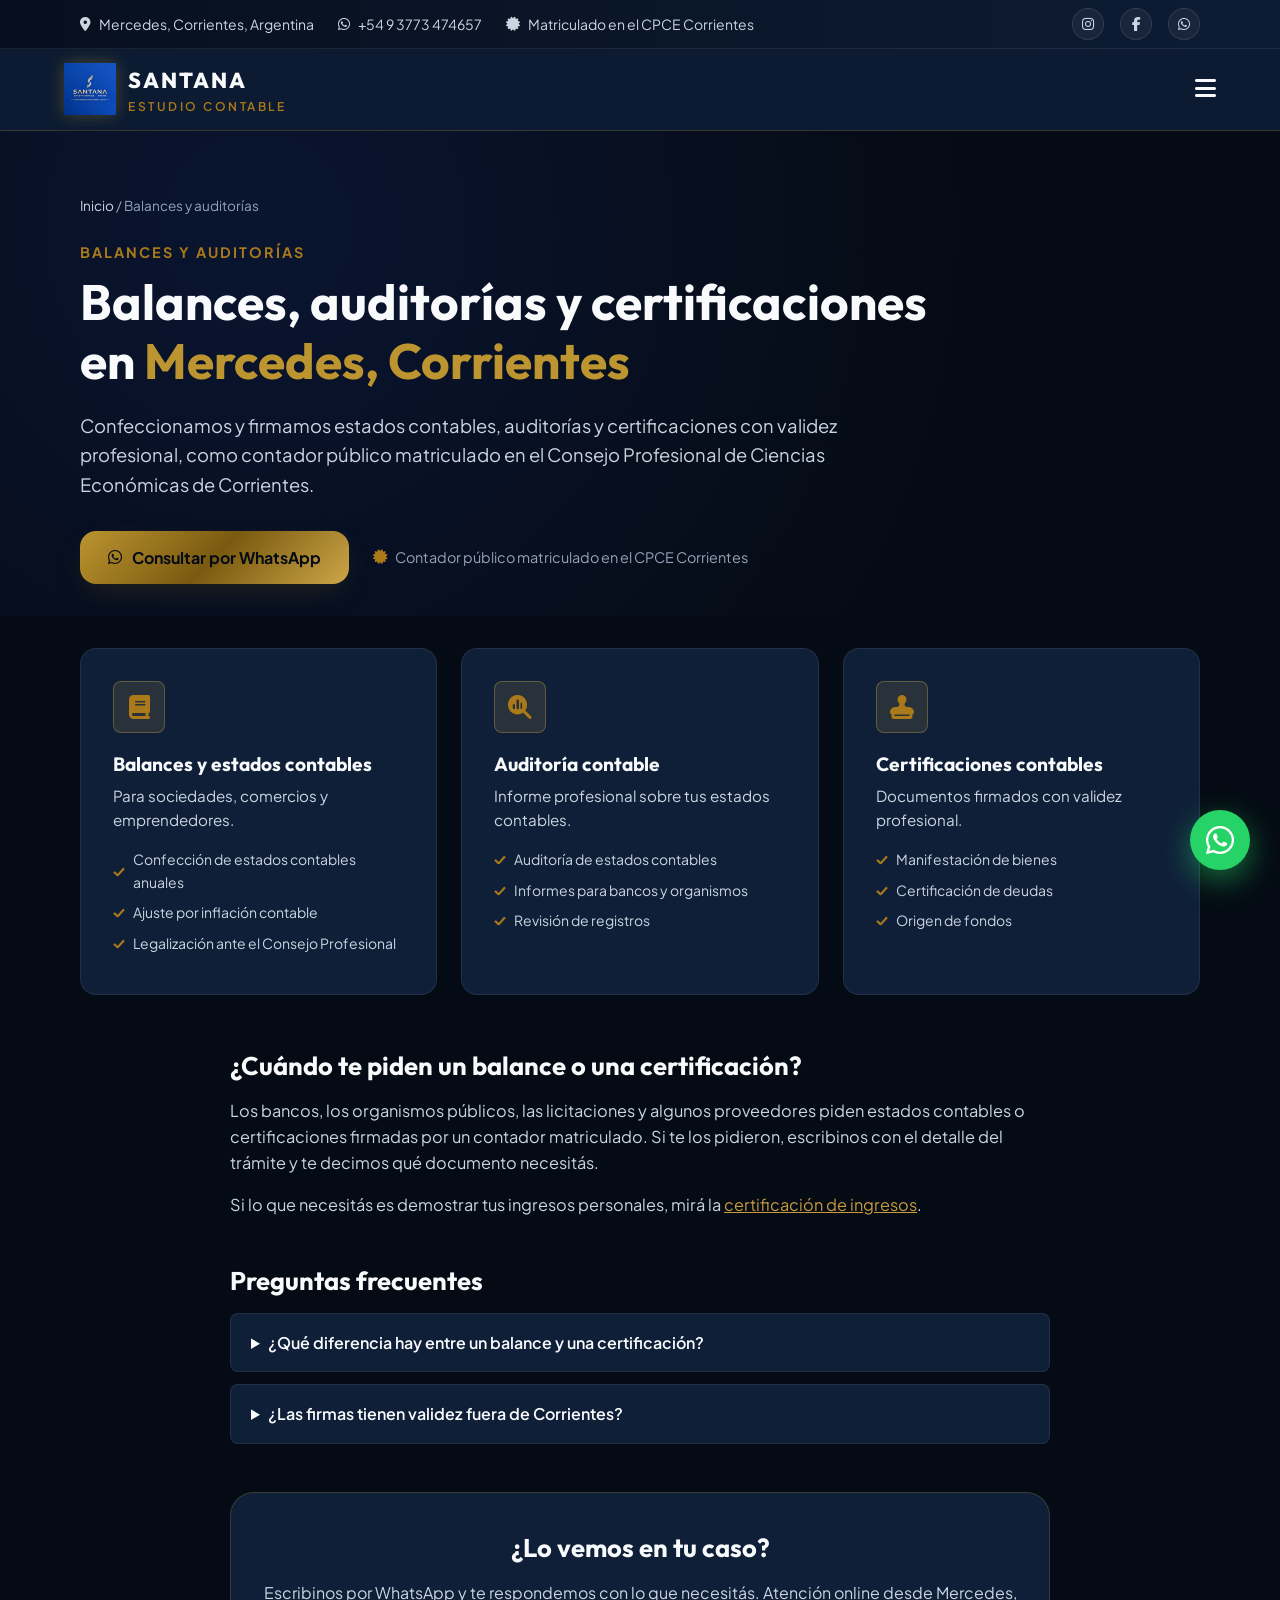
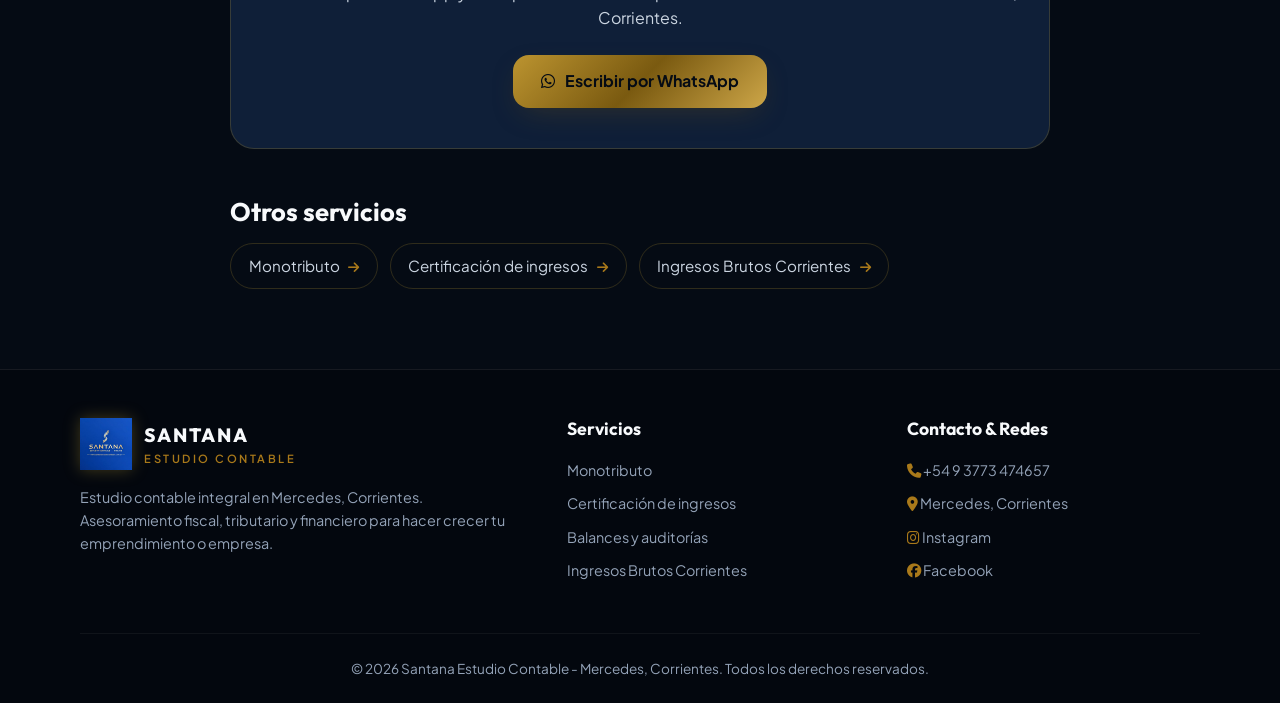
==== commit 6bb7f583: "Add files via upload" ====
--- a/balances-y-auditorias/index.html
+++ b/balances-y-auditorias/index.html
@@ -10,7 +10,7 @@
   <meta property="og:title" content="Balances, auditorías y certificaciones contables en Mercedes, Corrientes | Santana Estudio Contable">
   <meta property="og:description" content="Confección y firma de balances, auditoría de estados contables y certificaciones contables en Mercedes, Corrientes. Contador público matriculado en el CPCE Corrientes.">
   <meta property="og:url" content="https://www.santanaestudiocontable.com.ar/balances-y-auditorias/">
-  <meta property="og:image" content="https://www.santanaestudiocontable.com.ar/assets/logo-main-navy.png">
+  <meta property="og:image" content="https://www.santanaestudiocontable.com.ar/assets/logo-santana-2026.jpg">
   <link rel="stylesheet" href="/styles.css">
   <link rel="stylesheet" href="/paginas.css">
   <link rel="stylesheet" href="https://cdnjs.cloudflare.com/ajax/libs/font-awesome/6.4.0/css/all.min.css">
@@ -36,7 +36,7 @@
   <header class="header">
     <div class="container header-content">
       <a href="/" class="logo-brand">
-        <img src="/assets/logo-main-navy.png" alt="Santana Estudio Contable" class="logo-img">
+        <img src="/assets/logo-santana-2026.jpg" alt="Santana Estudio Contable" class="logo-img">
         <div class="logo-text-box"><span class="logo-title">SANTANA</span><span class="logo-subtitle">ESTUDIO CONTABLE</span></div>
       </a>
       <button class="mobile-toggle" id="mobileToggle" aria-label="Abrir menú"><i class="fa-solid fa-bars"></i></button>
@@ -124,7 +124,7 @@
       <div class="footer-grid">
         <div>
           <div class="logo-brand" style="margin-bottom: 1rem;">
-            <img src="/assets/logo-main-navy.png" alt="Santana Estudio Contable" class="logo-img">
+            <img src="/assets/logo-santana-2026.jpg" alt="Santana Estudio Contable" class="logo-img">
             <div class="logo-text-box"><span class="logo-title" style="font-size: 1.2rem;">SANTANA</span><span class="logo-subtitle" style="font-size: 0.7rem;">ESTUDIO CONTABLE</span></div>
           </div>
           <p style="color: var(--text-muted); font-size: 0.9rem; margin-bottom: 1rem;">Estudio contable integral en Mercedes, Corrientes. Asesoramiento fiscal, tributario y financiero para hacer crecer tu emprendimiento o empresa.</p>
